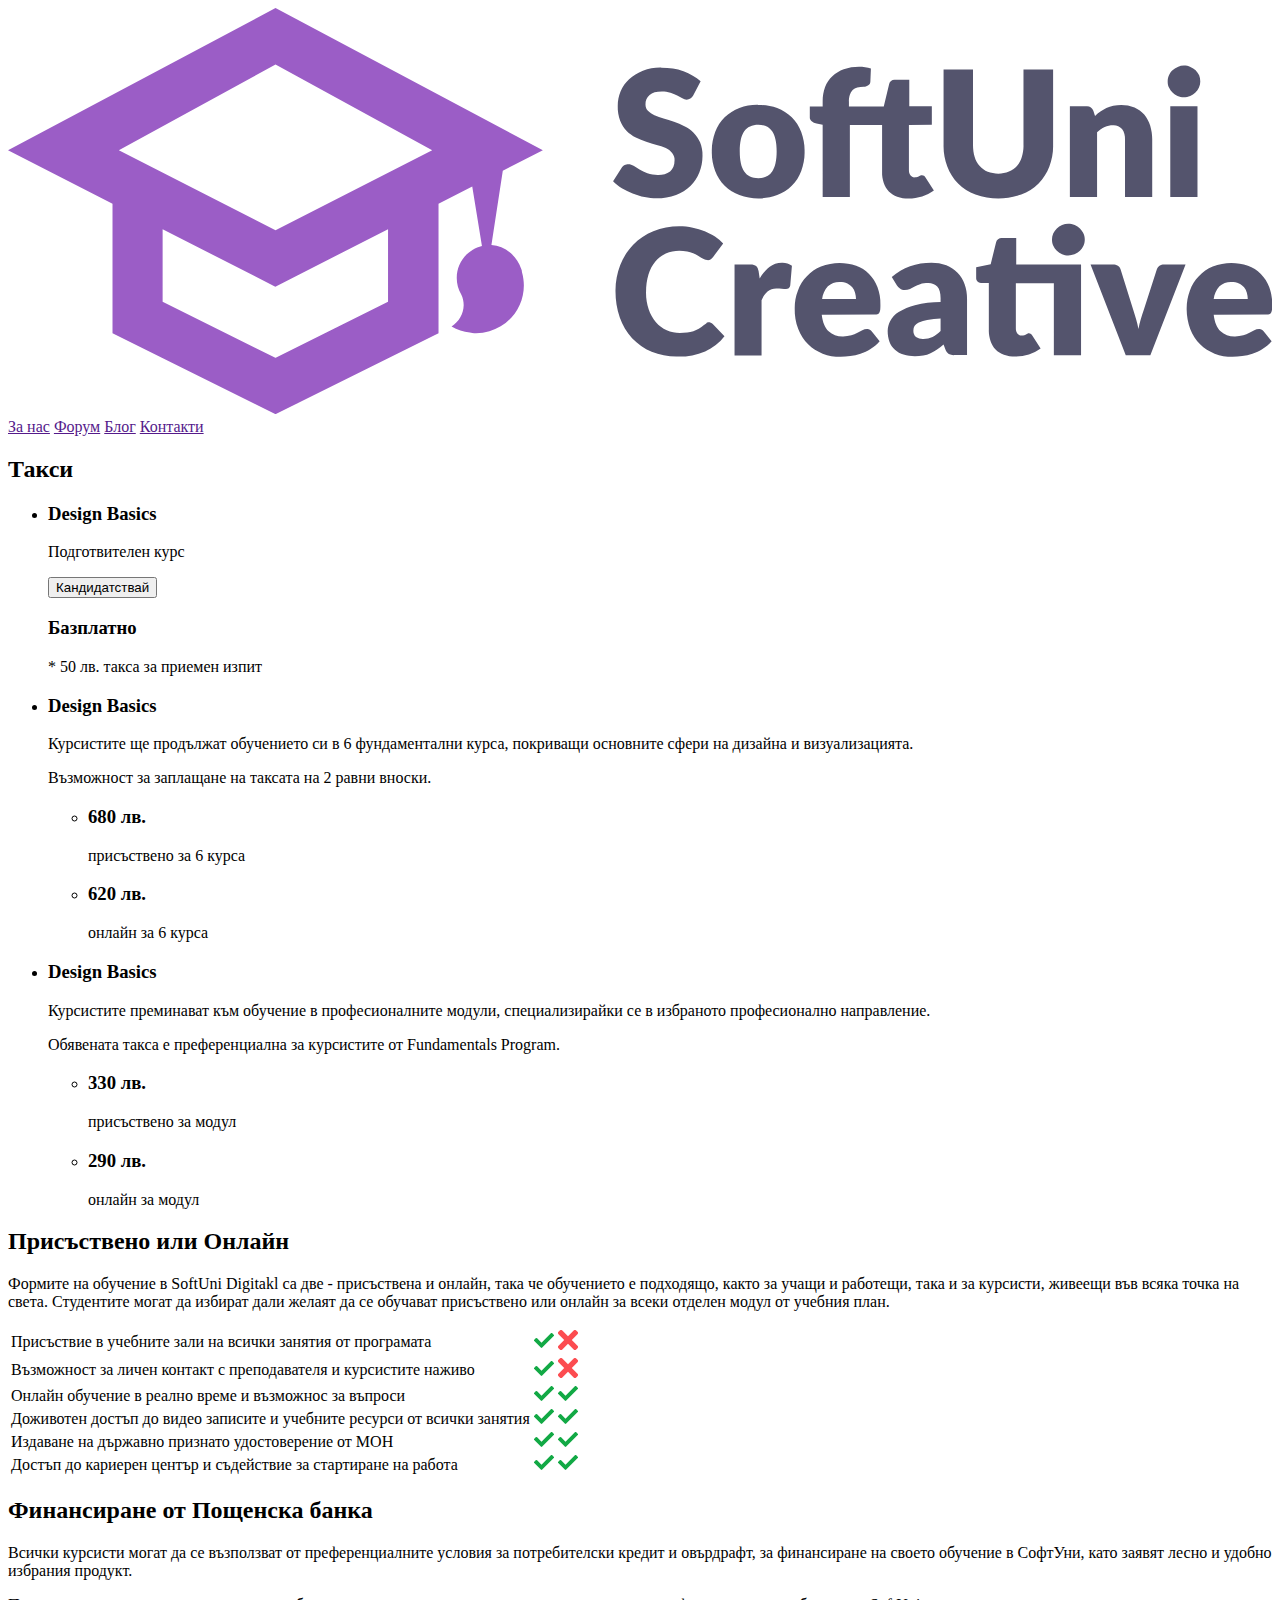
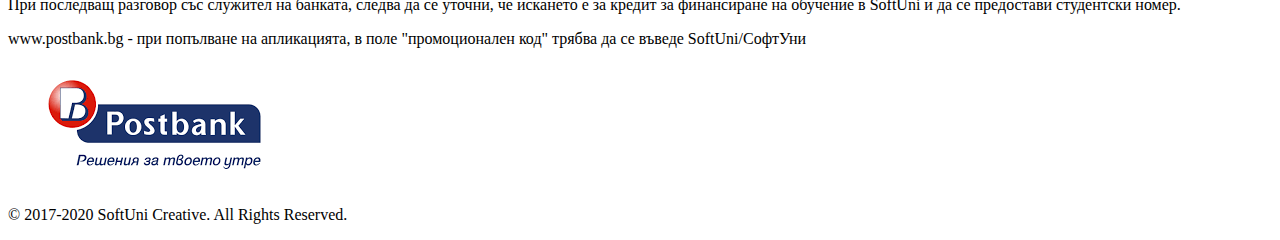
==== Fees/solution/index.html @ 36b42a31 "add Fees markup" ====
<!DOCTYPE html>
<html lang="en">

<head>
    <meta charset="UTF-8">
    <meta http-equiv="X-UA-Compatible" content="IE=edge">
    <meta name="viewport" content="width=device-width, initial-scale=1.0">
    <title>Fees</title>
    <link rel="stylesheet" href="./styles.css" />
</head>

<body>
    <div class="wrapper">
        <header class="main-header">
            <div class="inner-holder">
                <img class="logo" src="./images/creative-logo.svg" />
                <nav class="main-nav">
                    <a href="" class="main-nav-link">За нас</a>
                    <a href="" class="main-nav-link">Форум</a>
                    <a href="" class="main-nav-link">Блог</a>
                    <a href="" class="main-nav-link">Контакти</a>
                </nav>
            </div>
        </header>

        <main>
            <section class="section-taxes">
                <div class="inner-holder">
                    <h2 class="section-heading">Такси</h2>
                    <ul class="courses-list">
                        <li class="courses-list-item">
                            <article class="course-article">
                                <header class="course-article-header">
                                    <h3 class="course-article-heading">Design Basics</h3>
                                </header>
                                <p>Подготвителен курс</p>
                                <button class="course-article-button">Кандидатствай</button>
                                <footer class="course-article-footer">
                                    <h3 class="course-article-heading">Базплатно</h3>
                                    <p>* 50 лв. такса за приемен изпит</p>
                                </footer>
                            </article>
                        </li>

                        <li class="courses-list-item">
                            <article class="course-article">
                                <header class="course-article-header">
                                    <h3 class="course-article-heading">Design Basics</h3>
                                </header>
                                <p>Курсистите ще продължат обучението си в 6 фундаментални курса, покриващи основните
                                    сфери на дизайна и визуализацията.</p>
                                <p>Възможност за заплащане на таксата на 2 равни вноски.</p>
                                <footer class="course-article-footer">
                                    <ul class="price-list price-list-fundamentals">
                                        <li class="price-list-item">
                                            <h3 class="course-article-heading">680 лв.</h3>
                                            <p>присъствено за 6 курса</p>
                                        </li>
                                        <li class="price-list-item">
                                            <h3 class="course-article-heading">620 лв.</h3>
                                            <p>онлайн за 6 курса</p>
                                        </li>
                                    </ul>
                                </footer>
                            </article>
                        </li>

                        <li class="courses-list-item">
                            <article class="course-article">
                                <header class="course-article-header">
                                    <h3 class="course-article-heading">Design Basics</h3>
                                </header>
                                <p>Курсистите преминават към обучение в професионалните модули, специализирайки се в
                                    избраното професионално направление.</p>
                                <p>Обявената такса е преференциална за курсистите от Fundamentals Program.</p>
                                <footer class="course-article-footer">
                                    <ul class="price-list price-list-professional">
                                        <li class="price-list-item">
                                            <h3 class="course-article-heading">330 лв.</h3>
                                            <p>присъствено за модул</p>
                                        </li>
                                        <li class="price-list-item">
                                            <h3 class="course-article-heading">290 лв.</h3>
                                            <p>онлайн за модул</p>
                                        </li>
                                    </ul>
                                </footer>
                            </article>
                        </li>
                    </ul>
                </div>
            </section>

            <section class="section-attendance">
                <div class="inner-holder">
                    <h2 class="section-subheading">Присъствено или Онлайн</h2>
                    <p>
                        Формите на обучение в SoftUni Digitakl са две - присъствена и онлайн, така че обучението е
                        подходящо, както за учащи и работещи, така и за курсисти, живеещи във всяка точка на света.
                        Студентите могат да избират дали желаят да се обучават присъствено или онлайн за всеки отделен
                        модул
                        от учебния план.
                    </p>

                    <table class="table-attendance">

                        <body>
                            <tr>
                                <td>
                                    Присъствие в учебните зали на всички занятия от програмата
                                </td>
                                <td>
                                    <img src="./images/check.svg" />
                                </td>
                                <td>
                                    <img src="./images/cross.svg" />
                                </td>
                            </tr>
                            <tr>
                                <td>
                                    Възможност за личен контакт с преподавателя и курсистите наживо
                                </td>
                                <td>
                                    <img src="./images/check.svg" />
                                </td>
                                <td>
                                    <img src="./images/cross.svg" />
                                </td>
                            </tr>
                            <tr>
                                <td>
                                    Онлайн обучение в реално време и възможнос за въпроси
                                </td>
                                <td>
                                    <img src="./images/check.svg" />
                                </td>
                                <td>
                                    <img src="./images/check.svg" />
                                </td>
                            </tr>
                            <tr>
                                <td>
                                    Доживотен достъп до видео записите и учебните ресурси от всички занятия
                                </td>
                                <td>
                                    <img src="./images/check.svg" />
                                </td>
                                <td>
                                    <img src="./images/check.svg" />
                                </td>
                            </tr>
                            <tr>
                                <td>
                                    Издаване на държавно признато удостоверение от МОН
                                </td>
                                <td>
                                    <img src="./images/check.svg" />
                                </td>
                                <td>
                                    <img src="./images/check.svg" />
                                </td>
                            </tr>
                            <tr>
                                <td>
                                    Достъп до кариерен център и съдействие за стартиране на работа
                                </td>
                                <td>
                                    <img src="./images/check.svg" />
                                </td>
                                <td>
                                    <img src="./images/check.svg" />
                                </td>
                            </tr>
                        </body>
                    </table>
                </div>
            </section>

            <section class="section-financing">
                <div class="inner-holder">
                    <h2 class="section-subheading">Финансиране от Пощенска банка</h2>
                    <p>
                        Всички курсисти могат да се възползват от преференциалните условия за потребителски кредит и
                        овърдрафт, за финансиране на своето обучение в СофтУни, като заявят лесно и удобно избрания
                        продукт.
                    </p>
                    <p>
                        При последващ разговор със служител на банката, следва да се уточни, че искането е за кредит за
                        финансиране на обучение в SoftUni и да се предостави студентски номер.
                    </p>
                    <p>
                        www.postbank.bg - при попълване на апликацията, в поле "промоционален код" трябва да се въведе
                        SoftUni/СофтУни
                    </p>

                    <img src="./images/postbank-logo.png" />
                </div>
            </section>
        </main>

        <footer class="main-footer">
            <p>© 2017-2020 SoftUni Creative. All Rights Reserved.</p>
        </footer>
    </div>
</body>

</html>
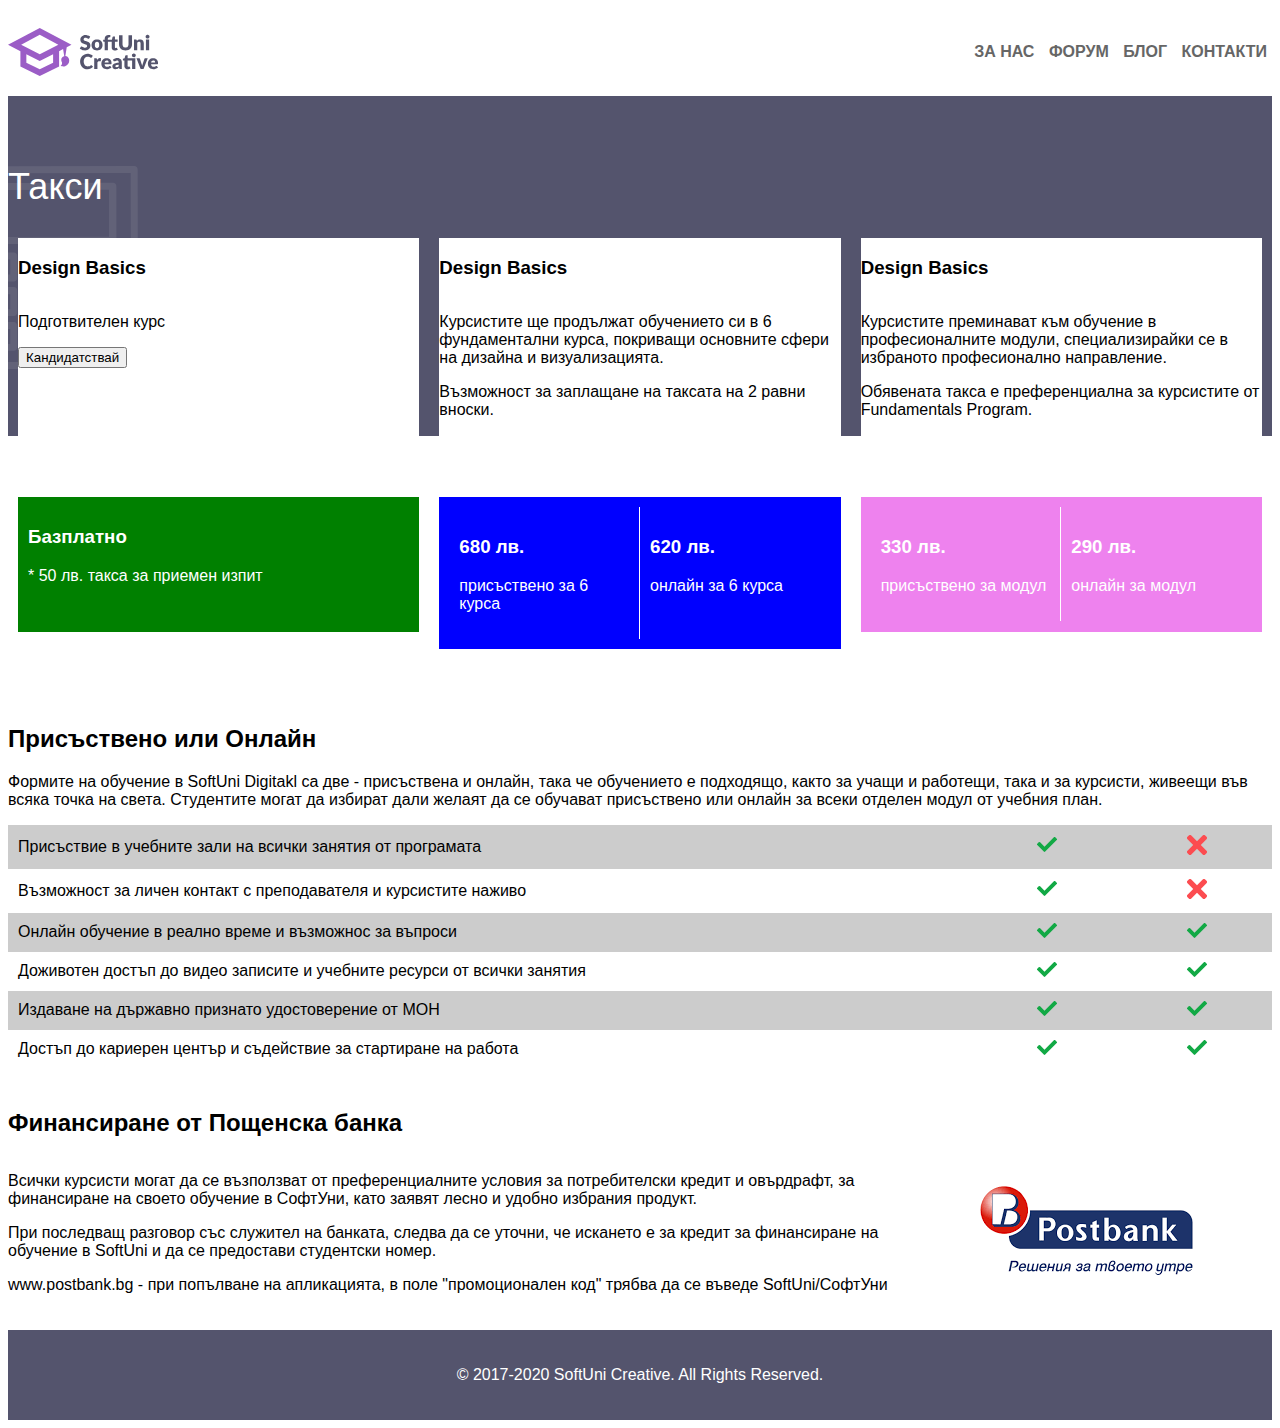
==== commit aaab306f: "add styles" ====
--- a/Fees/solution/index.html
+++ b/Fees/solution/index.html
@@ -33,9 +33,11 @@
                                 <header class="course-article-header">
                                     <h3 class="course-article-heading">Design Basics</h3>
                                 </header>
-                                <p>Подготвителен курс</p>
-                                <button class="course-article-button">Кандидатствай</button>
-                                <footer class="course-article-footer">
+                                <div class="course-article-content">
+                                    <p>Подготвителен курс</p>
+                                    <button class="course-article-button">Кандидатствай</button>
+                                </div>
+                                <footer class="course-article-footer basics">
                                     <h3 class="course-article-heading">Базплатно</h3>
                                     <p>* 50 лв. такса за приемен изпит</p>
                                 </footer>
@@ -47,11 +49,14 @@
                                 <header class="course-article-header">
                                     <h3 class="course-article-heading">Design Basics</h3>
                                 </header>
-                                <p>Курсистите ще продължат обучението си в 6 фундаментални курса, покриващи основните
-                                    сфери на дизайна и визуализацията.</p>
-                                <p>Възможност за заплащане на таксата на 2 равни вноски.</p>
-                                <footer class="course-article-footer">
-                                    <ul class="price-list price-list-fundamentals">
+                                <div class="course-article-content">
+                                    <p>Курсистите ще продължат обучението си в 6 фундаментални курса, покриващи
+                                        основните
+                                        сфери на дизайна и визуализацията.</p>
+                                    <p>Възможност за заплащане на таксата на 2 равни вноски.</p>
+                                </div>
+                                <footer class="course-article-footer fundamentals">
+                                    <ul class="price-list">
                                         <li class="price-list-item">
                                             <h3 class="course-article-heading">680 лв.</h3>
                                             <p>присъствено за 6 курса</p>
@@ -70,11 +75,13 @@
                                 <header class="course-article-header">
                                     <h3 class="course-article-heading">Design Basics</h3>
                                 </header>
-                                <p>Курсистите преминават към обучение в професионалните модули, специализирайки се в
-                                    избраното професионално направление.</p>
-                                <p>Обявената такса е преференциална за курсистите от Fundamentals Program.</p>
-                                <footer class="course-article-footer">
-                                    <ul class="price-list price-list-professional">
+                                <div class="course-article-content">
+                                    <p>Курсистите преминават към обучение в професионалните модули, специализирайки се в
+                                        избраното професионално направление.</p>
+                                    <p>Обявената такса е преференциална за курсистите от Fundamentals Program.</p>
+                                </div>
+                                <footer class="course-article-footer professional">
+                                    <ul class="price-list">
                                         <li class="price-list-item">
                                             <h3 class="course-article-heading">330 лв.</h3>
                                             <p>присъствено за модул</p>
@@ -109,10 +116,10 @@
                                 <td>
                                     Присъствие в учебните зали на всички занятия от програмата
                                 </td>
-                                <td>
-                                    <img src="./images/check.svg" />
-                                </td>
-                                <td>
+                                <td class="col-2">
+                                    <img src="./images/check.svg" />
+                                </td>
+                                <td class="col-3">
                                     <img src="./images/cross.svg" />
                                 </td>
                             </tr>
@@ -120,10 +127,10 @@
                                 <td>
                                     Възможност за личен контакт с преподавателя и курсистите наживо
                                 </td>
-                                <td>
-                                    <img src="./images/check.svg" />
-                                </td>
-                                <td>
+                                <td class="col-2">
+                                    <img src="./images/check.svg" />
+                                </td>
+                                <td class="col-3">
                                     <img src="./images/cross.svg" />
                                 </td>
                             </tr>
@@ -131,10 +138,10 @@
                                 <td>
                                     Онлайн обучение в реално време и възможнос за въпроси
                                 </td>
-                                <td>
-                                    <img src="./images/check.svg" />
-                                </td>
-                                <td>
+                                <td class="col-2">
+                                    <img src="./images/check.svg" />
+                                </td>
+                                <td class="col-3">
                                     <img src="./images/check.svg" />
                                 </td>
                             </tr>
@@ -142,10 +149,10 @@
                                 <td>
                                     Доживотен достъп до видео записите и учебните ресурси от всички занятия
                                 </td>
-                                <td>
-                                    <img src="./images/check.svg" />
-                                </td>
-                                <td>
+                                <td class="col-2">
+                                    <img src="./images/check.svg" />
+                                </td>
+                                <td class="col-3">
                                     <img src="./images/check.svg" />
                                 </td>
                             </tr>
@@ -153,10 +160,10 @@
                                 <td>
                                     Издаване на държавно признато удостоверение от МОН
                                 </td>
-                                <td>
-                                    <img src="./images/check.svg" />
-                                </td>
-                                <td>
+                                <td class="col-2">
+                                    <img src="./images/check.svg" />
+                                </td>
+                                <td class="col-3">
                                     <img src="./images/check.svg" />
                                 </td>
                             </tr>
@@ -164,10 +171,10 @@
                                 <td>
                                     Достъп до кариерен център и съдействие за стартиране на работа
                                 </td>
-                                <td>
-                                    <img src="./images/check.svg" />
-                                </td>
-                                <td>
+                                <td class="col-2">
+                                    <img src="./images/check.svg" />
+                                </td>
+                                <td class="col-3">
                                     <img src="./images/check.svg" />
                                 </td>
                             </tr>
@@ -179,21 +186,31 @@
             <section class="section-financing">
                 <div class="inner-holder">
                     <h2 class="section-subheading">Финансиране от Пощенска банка</h2>
-                    <p>
-                        Всички курсисти могат да се възползват от преференциалните условия за потребителски кредит и
-                        овърдрафт, за финансиране на своето обучение в СофтУни, като заявят лесно и удобно избрания
-                        продукт.
-                    </p>
-                    <p>
-                        При последващ разговор със служител на банката, следва да се уточни, че искането е за кредит за
-                        финансиране на обучение в SoftUni и да се предостави студентски номер.
-                    </p>
-                    <p>
-                        www.postbank.bg - при попълване на апликацията, в поле "промоционален код" трябва да се въведе
-                        SoftUni/СофтУни
-                    </p>
-
-                    <img src="./images/postbank-logo.png" />
+                    <div class="content-wrap">
+                        <div>
+                            <p>
+                                Всички курсисти могат да се възползват от преференциалните условия за потребителски
+                                кредит и
+                                овърдрафт, за финансиране на своето обучение в СофтУни, като заявят лесно и удобно
+                                избрания
+                                продукт.
+                            </p>
+                            <p>
+                                При последващ разговор със служител на банката, следва да се уточни, че искането е за
+                                кредит
+                                за
+                                финансиране на обучение в SoftUni и да се предостави студентски номер.
+                            </p>
+                            <p>
+                                www.postbank.bg - при попълване на апликацията, в поле "промоционален код" трябва да се
+                                въведе
+                                SoftUni/СофтУни
+                            </p>
+                        </div>
+                        <div class="logo-holder">
+                            <img class="bank-logo" src="./images/postbank-logo.png" />
+                        </div>
+                    </div>
                 </div>
             </section>
         </main>
--- a/Fees/solution/styles.css
+++ b/Fees/solution/styles.css
@@ -0,0 +1,206 @@
+html {
+    box-sizing: border-box;
+    margin: 0;
+    padding: 0;
+}
+
+body {
+    font-family: "Lato", sans-serif;
+}
+
+* {
+    box-sizing: inherit;
+}
+
+h1,
+h2,
+h3,
+h4,
+h5,
+h6 {
+    font-family: "Montserrat", sans-serif;
+}
+
+.inner-holder {
+    margin: 0 auto;
+    max-width: 1280px;
+}
+
+.main-header {
+    padding: 20px 0;
+}
+
+.main-header .inner-holder {
+    display: flex;
+    align-items: center;
+}
+
+.main-nav {
+    flex-grow: 1;
+    text-align: right;
+}
+
+.main-nav-link {
+    padding: 10px 5px;
+    text-transform: uppercase;
+    text-decoration: none;
+    color: #666;
+    font-weight: bold;
+    transition: color .4s ease;
+}
+
+.main-nav-link:hover {
+    color: #000;
+}
+
+.logo {
+    width: 150px;
+}
+
+.section-taxes {
+    position: relative;
+    padding: 40px 0;
+}
+
+.section-taxes .inner-holder {
+    position: relative;
+    z-index: 1;
+}
+
+.section-taxes:after {
+    content: "";
+    position: absolute;
+    top: 0;
+    left: 0;
+    z-index: 0;
+    padding: 40px 0 300px;
+    width: 100%;
+    background-color: #54546d;
+    background-image: url("./images/calculator-icon.svg");
+    background-position: -40px 70px;
+    background-repeat: no-repeat;
+}
+
+.section-heading {
+    font-size: 36px;
+    color: #fff;
+    font-weight: normal;
+}
+
+.courses-list {
+    display: flex;
+    list-style: none;
+    padding: 0;
+}
+
+.courses-list-item {
+    margin: 0 10px;
+    width: 33.33%;
+    background-color: #fff;
+}
+
+.course-article {
+    display: grid;
+
+}
+
+.course-article-header {
+    grid-row: 1;
+}
+
+.course-article-content {
+    grid-row: 2;
+    min-height: 200px;
+}
+
+.course-article-footer {
+    grid-row: 3;
+    padding: 10px;
+    min-height: 135px;
+}
+
+.course-article-content {}
+
+.price-list {
+    display: flex;
+    list-style: none;
+    padding: 0;
+}
+
+.price-list-item {
+    padding: 10px;
+    width: 50%;
+}
+
+.price-list-item:not(:last-child) {
+    border-right: 1px solid #fff;
+}
+
+.course-article-footer {
+    color: #fff;
+}
+
+.basics {
+    background-color: green;
+}
+
+.fundamentals {
+    background-color: blue;
+}
+
+.professional {
+    background-color: violet;
+}
+
+
+.section-attendance {}
+
+.table-attendance {
+    width: 100%;
+}
+
+table {
+    border-collapse: collapse;
+}
+
+.table-attendance tr:nth-child(odd) {
+    background-color: #ccc;
+}
+
+.table-attendance td {
+    padding: 10px;
+}
+
+.table-attendance .col-2 {
+    width: 150px;
+    /* padding: 10px 30px; */
+    text-align: center;
+}
+
+.table-attendance .col-3 {
+    width: 150px;
+    /* padding: 10px 30px; */
+    text-align: center;
+}
+
+.section-financing {
+    padding: 20px 0;
+}
+
+.content-wrap {
+    display: flex;
+    align-items: center;
+}
+
+.logo-holder {
+    padding-left: 40px;
+}
+
+.bank-logo {}
+
+.main-footer {
+    padding: 20px;
+    background-color: #54546d;
+    color: #fff;
+    text-align: center;
+}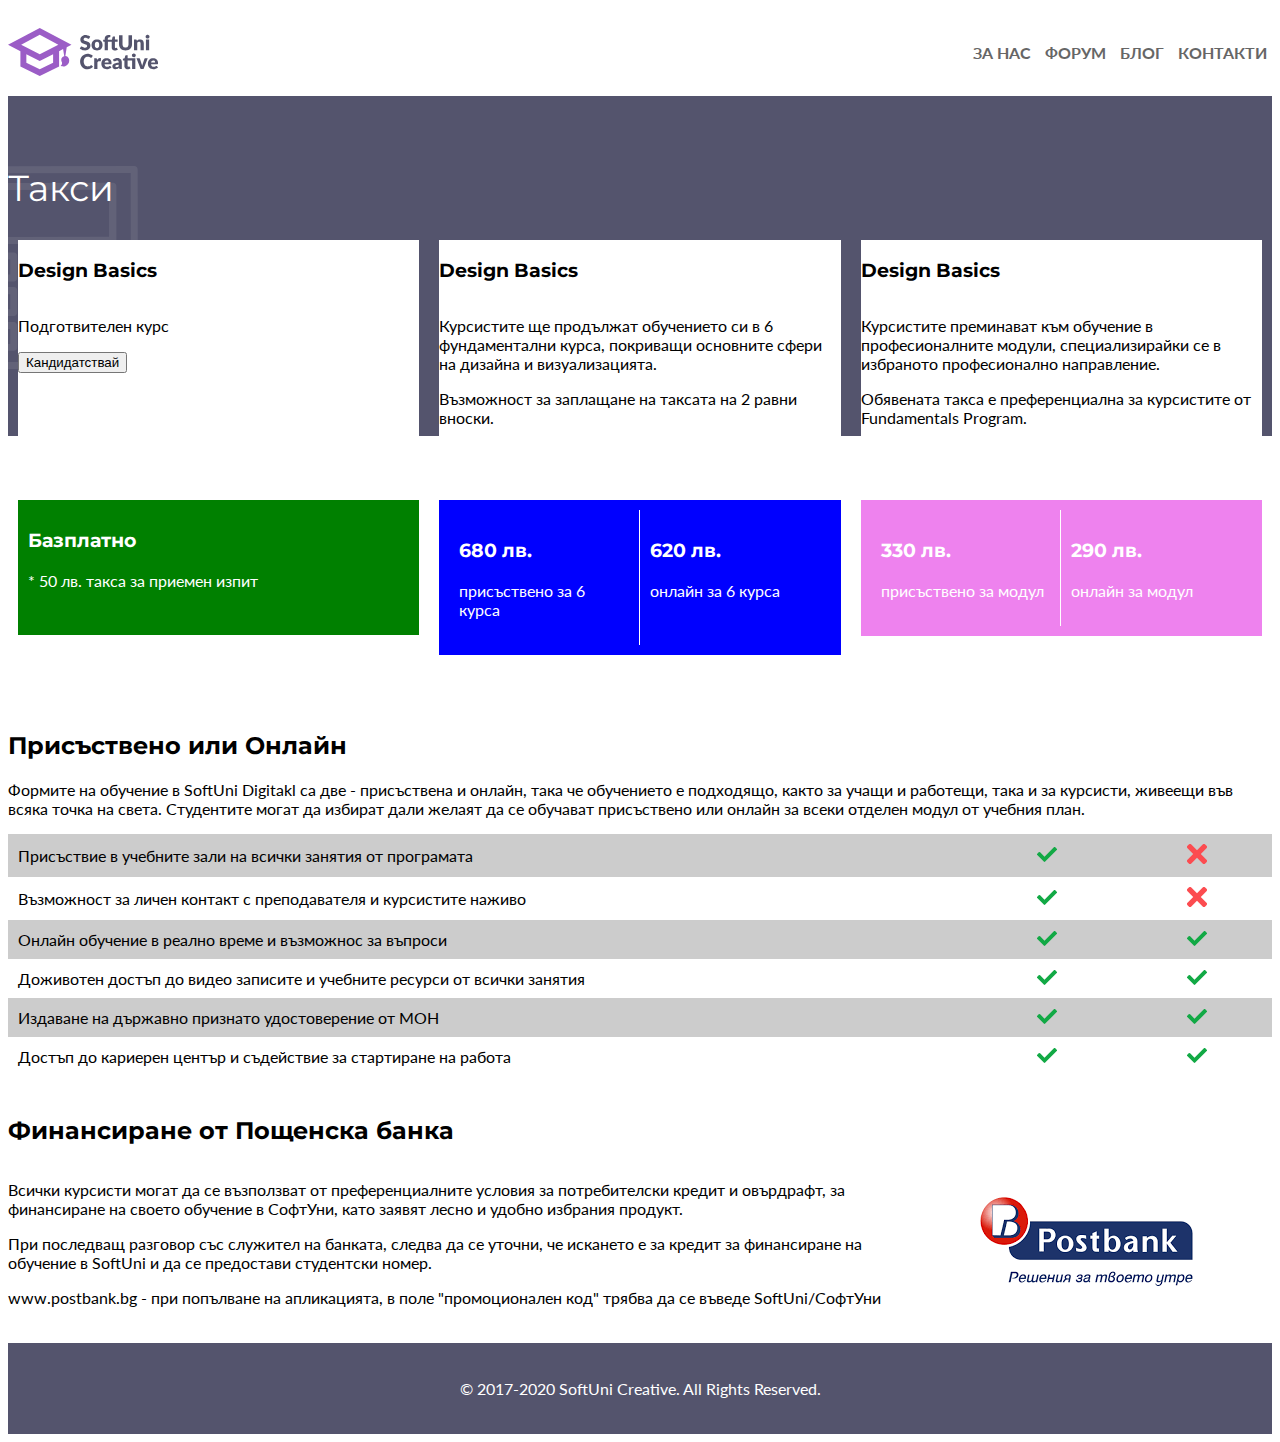
==== commit b2479b5b: "include Google fonts" ====
--- a/Fees/solution/index.html
+++ b/Fees/solution/index.html
@@ -6,6 +6,11 @@
     <meta http-equiv="X-UA-Compatible" content="IE=edge">
     <meta name="viewport" content="width=device-width, initial-scale=1.0">
     <title>Fees</title>
+    <link rel="preconnect" href="https://fonts.googleapis.com">
+    <link rel="preconnect" href="https://fonts.gstatic.com" crossorigin>
+    <link
+        href="https://fonts.googleapis.com/css2?family=Lato:ital,wght@0,100;0,300;0,400;0,700;0,900;1,100;1,300;1,400;1,700;1,900&family=Montserrat:ital,wght@0,100;0,200;0,300;0,400;0,500;0,600;0,700;0,800;0,900;1,100;1,200;1,300;1,400;1,500;1,600;1,700;1,800;1,900&display=swap"
+        rel="stylesheet">
     <link rel="stylesheet" href="./styles.css" />
 </head>
 
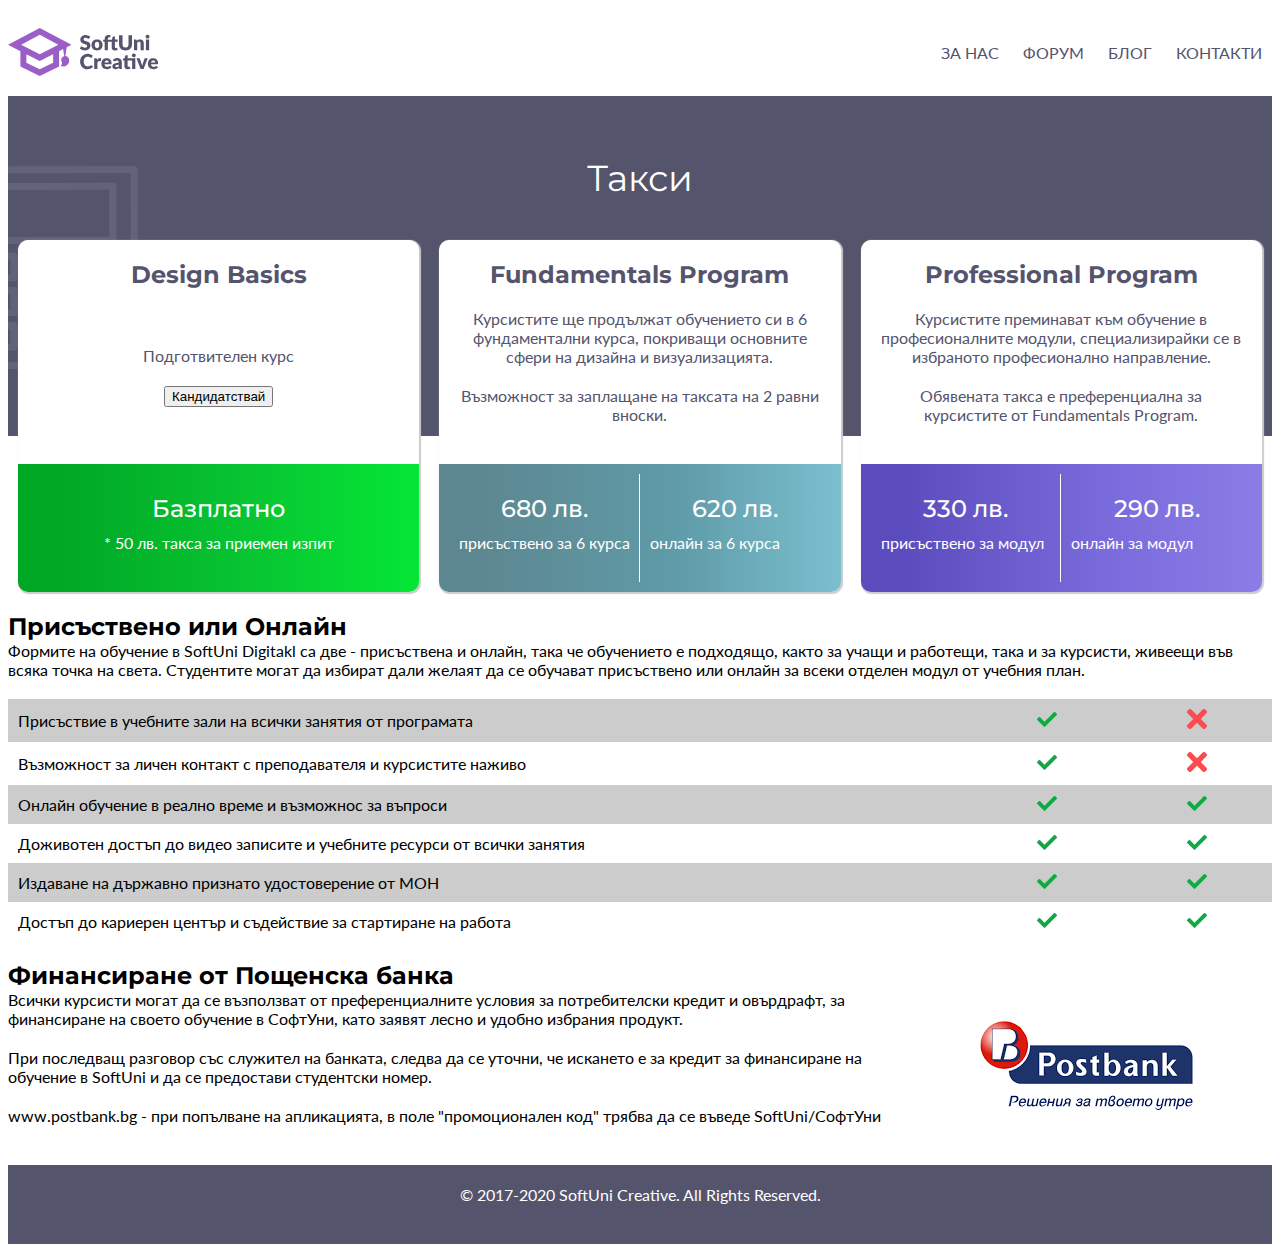
==== commit 50a787fd: "update styles for section-taxes" ====
--- a/Fees/solution/index.html
+++ b/Fees/solution/index.html
@@ -43,8 +43,12 @@
                                     <button class="course-article-button">Кандидатствай</button>
                                 </div>
                                 <footer class="course-article-footer basics">
-                                    <h3 class="course-article-heading">Базплатно</h3>
-                                    <p>* 50 лв. такса за приемен изпит</p>
+                                    <ul class="price-list">
+                                        <li class="price-list-item">
+                                            <h3 class="course-article-heading">Базплатно</h3>
+                                            <p>* 50 лв. такса за приемен изпит</p>
+                                        </li>
+                                    </ul>
                                 </footer>
                             </article>
                         </li>
@@ -52,7 +56,7 @@
                         <li class="courses-list-item">
                             <article class="course-article">
                                 <header class="course-article-header">
-                                    <h3 class="course-article-heading">Design Basics</h3>
+                                    <h3 class="course-article-heading">Fundamentals Program</h3>
                                 </header>
                                 <div class="course-article-content">
                                     <p>Курсистите ще продължат обучението си в 6 фундаментални курса, покриващи
@@ -78,7 +82,7 @@
                         <li class="courses-list-item">
                             <article class="course-article">
                                 <header class="course-article-header">
-                                    <h3 class="course-article-heading">Design Basics</h3>
+                                    <h3 class="course-article-heading">Professional Program</h3>
                                 </header>
                                 <div class="course-article-content">
                                     <p>Курсистите преминават към обучение в професионалните модули, специализирайки се в
--- a/Fees/solution/styles.css
+++ b/Fees/solution/styles.css
@@ -18,7 +18,17 @@
 h4,
 h5,
 h6 {
+    margin: 0;
     font-family: "Montserrat", sans-serif;
+}
+
+ul {
+    margin: 0;
+    padding: 0;
+}
+
+p {
+    margin: 0 0 20px;
 }
 
 .inner-holder {
@@ -41,11 +51,10 @@
 }
 
 .main-nav-link {
-    padding: 10px 5px;
+    padding: 10px;
     text-transform: uppercase;
     text-decoration: none;
-    color: #666;
-    font-weight: bold;
+    color: #54546d;
     transition: color .4s ease;
 }
 
@@ -59,7 +68,7 @@
 
 .section-taxes {
     position: relative;
-    padding: 40px 0;
+    padding: 20px 0;
 }
 
 .section-taxes .inner-holder {
@@ -82,54 +91,68 @@
 }
 
 .section-heading {
+    margin: 40px 0;
     font-size: 36px;
     color: #fff;
     font-weight: normal;
+    text-align: center;
 }
 
 .courses-list {
+    display: flex;
+    align-items: stretch;
+    list-style: none;
+}
+
+.courses-list-item {
+    margin: 0 10px;
+    border-radius: 10px;
+    width: 33.33%;
+    overflow: hidden;
+    background-color: #fff;
+    box-shadow: 1px 1px 1px 1px #ccc;
+}
+
+.course-article {
+    display: flex;
+    flex-direction: column;
+    justify-content: space-between;
+    height: 100%;
+    color: #54546d;
+}
+
+.course-article-header .course-article-heading {
+    padding: 20px 0;
+}
+
+.course-article-heading {
+    font-size: 24px;
+    text-align: center;
+}
+
+.course-article-content {
+    padding: 0 20px 20px;
+    text-align: center;
+}
+
+.price-list {
     display: flex;
     list-style: none;
     padding: 0;
 }
 
-.courses-list-item {
-    margin: 0 10px;
-    width: 33.33%;
-    background-color: #fff;
-}
-
-.course-article {
-    display: grid;
-
-}
-
-.course-article-header {
-    grid-row: 1;
-}
-
-.course-article-content {
-    grid-row: 2;
-    min-height: 200px;
-}
-
-.course-article-footer {
-    grid-row: 3;
-    padding: 10px;
-    min-height: 135px;
-}
-
-.course-article-content {}
-
-.price-list {
-    display: flex;
-    list-style: none;
-    padding: 0;
-}
-
 .price-list-item {
     padding: 10px;
     width: 50%;
+}
+
+.price-list-item p {
+    white-space: nowrap;
+}
+
+.price-list-item:only-child {
+    width: 100%;
+    text-align: center;
 }
 
 .price-list-item:not(:last-child) {
@@ -137,19 +160,28 @@
 }
 
 .course-article-footer {
+    padding: 10px;
     color: #fff;
 }
 
+.course-article-footer .course-article-heading {
+    padding: 10px 0;
+    font-weight: 500;
+}
+
 .basics {
-    background-color: green;
+    background: rgb(0, 167, 37);
+    background: linear-gradient(90deg, rgba(0, 167, 37, 1) 10%, rgba(8, 198, 50, 1) 59%, rgba(5, 230, 54, 1) 100%);
 }
 
 .fundamentals {
-    background-color: blue;
+    background: rgb(93, 135, 144);
+    background: linear-gradient(90deg, rgba(93, 135, 144, 1) 10%, rgba(95, 155, 168, 1) 59%, rgba(123, 191, 207, 1) 100%);
 }
 
 .professional {
-    background-color: violet;
+    background: rgb(91, 76, 190);
+    background: linear-gradient(90deg, rgba(91, 76, 190, 1) 10%, rgba(120, 106, 219, 1) 59%, rgba(138, 125, 230, 1) 100%);
 }
 
 
